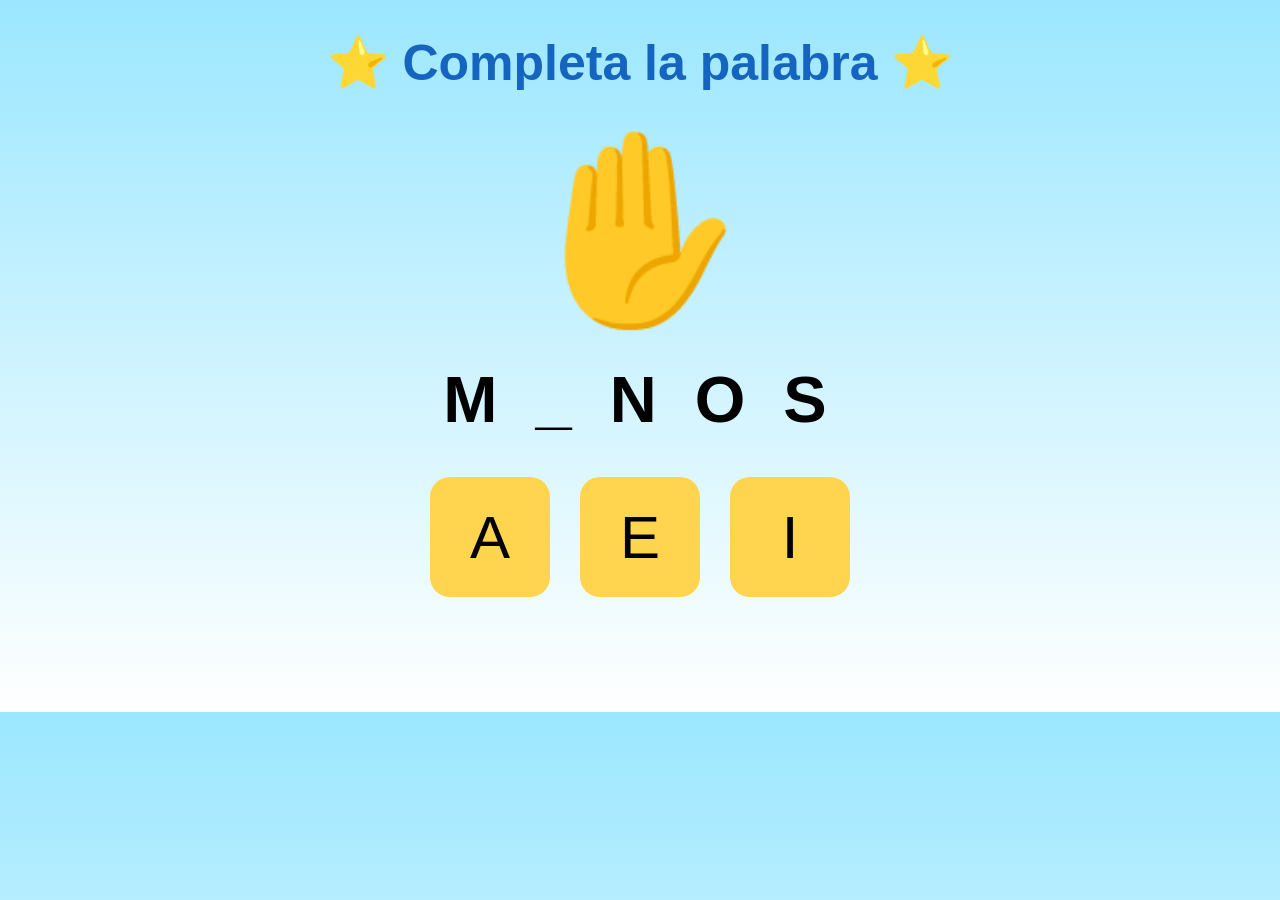
==== index.html @ 312bf387 "Rename Index.html to index.html" ====
<!DOCTYPE html>
<html lang="es">
<head>
<meta charset="UTF-8">
<meta name="viewport" content="width=device-width, initial-scale=1.0">

<title>Partes del cuerpo</title>

<style>

body{
    margin:0;
    font-family:Arial,Helvetica,sans-serif;
    background:linear-gradient(#9be7ff,#ffffff);
    text-align:center;
}

h1{
    color:#1565C0;
    font-size:50px;
}

#imagen{

    font-size:180px;
    margin-top:15px;

}

#palabra{

    font-size:65px;
    font-weight:bold;
    letter-spacing:10px;
    margin:25px;

}

#opciones button{

    width:120px;
    height:120px;
    margin:15px;
    border:none;
    border-radius:20px;
    font-size:60px;
    cursor:pointer;
    background:#FFD54F;
    transition:.3s;

}

#opciones button:hover{

transform:scale(1.08);

}

#mensaje{

font-size:45px;
margin-top:25px;
height:60px;
font-weight:bold;

}

#estrellas{

font-size:40px;
margin-top:15px;

}

#reiniciar{

display:none;
padding:15px 35px;
font-size:28px;
border:none;
background:#4CAF50;
color:white;
border-radius:15px;
cursor:pointer;
margin-top:20px;

}

</style>

</head>

<body>

<h1>⭐ Completa la palabra ⭐</h1>

<div id="imagen"></div>

<div id="palabra"></div>

<div id="opciones"></div>

<div id="mensaje"></div>

<div id="estrellas"></div>

<button id="reiniciar" onclick="reiniciar()">
Jugar otra vez
</button>

<script>

const juegos=[

{
emoji:"✋",
nombre:"MANOS",
mostrar:"M _ N O S",
correcta:"A",
opciones:["A","E","I"]
},

{
emoji:"💪",
nombre:"BRAZO",
mostrar:"B R A _ O",
correcta:"Z",
opciones:["Z","P","S"]
},

{
emoji:"👀",
nombre:"OJOS",
mostrar:"O J _ S",
correcta:"O",
opciones:["A","O","E"]
},

{
emoji:"👃",
nombre:"NARIZ",
mostrar:"N A _ I Z",
correcta:"R",
opciones:["L","R","T"]
},

{
emoji:"👄",
nombre:"BOCA",
mostrar:"B O _ A",
correcta:"C",
opciones:["G","C","P"]
},

{
emoji:"🦵",
nombre:"PIERNA",
mostrar:"P I E _ N A",
correcta:"R",
opciones:["R","L","M"]
},

{
emoji:"🦶",
nombre:"PIE",
mostrar:"P _ E",
correcta:"I",
opciones:["A","I","O"]
},

{
emoji:"🙂",
nombre:"CABEZA",
mostrar:"C A B E _ A",
correcta:"Z",
opciones:["S","Z","R"]
}

];

let actual=0;
let estrellas=0;

const imagen=document.getElementById("imagen");
const palabra=document.getElementById("palabra");
const opciones=document.getElementById("opciones");
const mensaje=document.getElementById("mensaje");
const txtEstrellas=document.getElementById("estrellas");

function cargar(){

mensaje.innerHTML="";

let juego=juegos[actual];

imagen.innerHTML=juego.emoji;

palabra.innerHTML=juego.mostrar;

opciones.innerHTML="";

juego.opciones.sort(()=>Math.random()-0.5);

juego.opciones.forEach(letra=>{

let b=document.createElement("button");

b.innerHTML=letra;

b.onclick=()=>respuesta(letra);

opciones.appendChild(b);

});

txtEstrellas.innerHTML="⭐ ".repeat(estrellas);

}

function respuesta(letra){

if(letra==juegos[actual].correcta){

mensaje.style.color="green";
mensaje.innerHTML="🎉 ¡Muy bien!";

estrellas++;

setTimeout(()=>{

actual++;

if(actual<juegos.length){

cargar();

}else{

fin();

}

},900);

}else{

mensaje.style.color="red";
mensaje.innerHTML="❌ Intenta otra vez";

}

}

function fin(){

imagen.innerHTML="🏆";

palabra.innerHTML="¡Excelente!";

opciones.innerHTML="";

mensaje.style.color="#1565C0";
mensaje.innerHTML="Aprendiste las partes del cuerpo.";

txtEstrellas.innerHTML="⭐".repeat(estrellas);

document.getElementById("reiniciar").style.display="inline-block";

}

function reiniciar(){

actual=0;

estrellas=0;

document.getElementById("reiniciar").style.display="none";

cargar();

}

cargar();

</script>

</body>
</html>
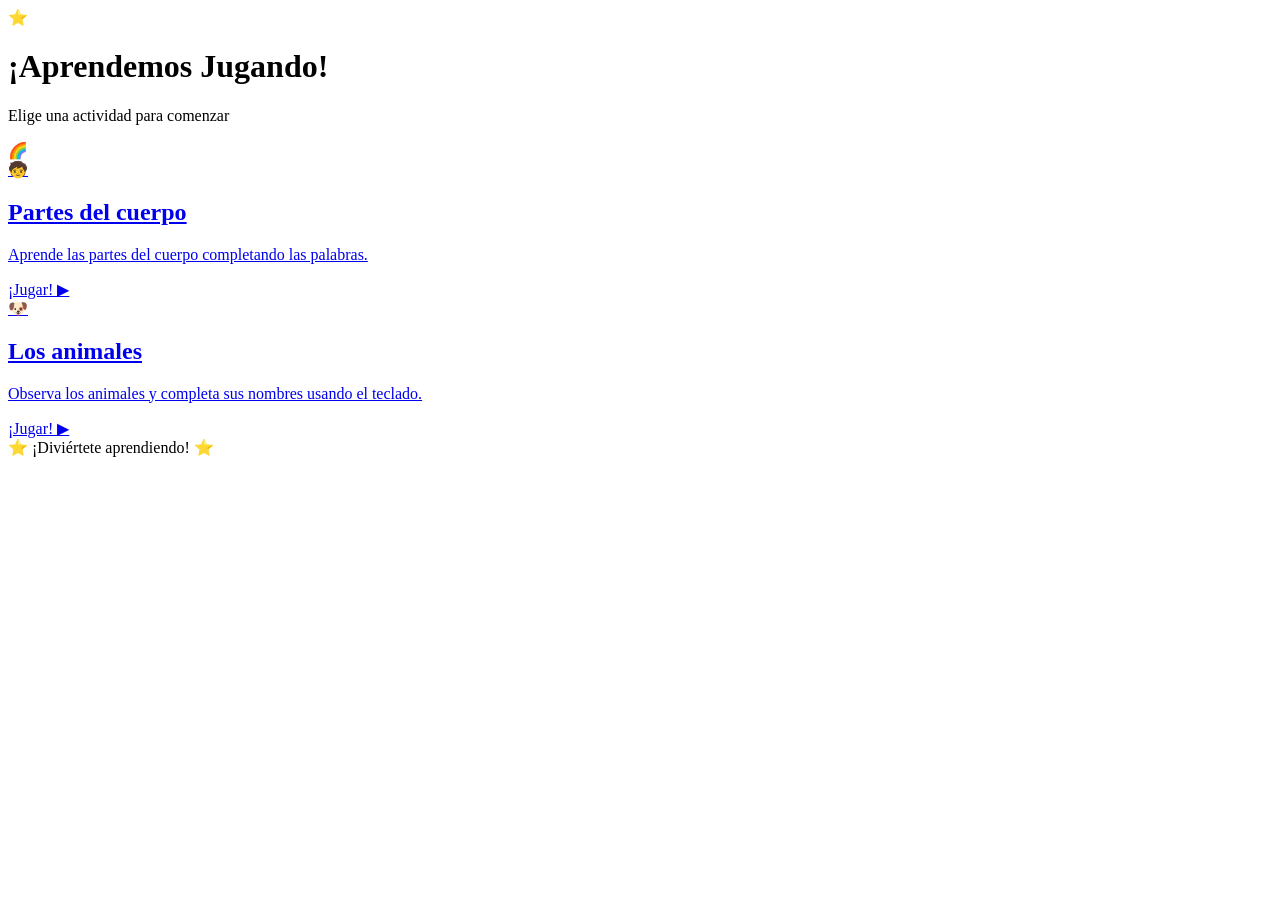
==== commit 7a30d3ef: "Update index.html" ====
--- a/index.html
+++ b/index.html
@@ -1,293 +1,101 @@
 <!DOCTYPE html>
 <html lang="es">
+
 <head>
-<meta charset="UTF-8">
-<meta name="viewport" content="width=device-width, initial-scale=1.0">
+    <meta charset="UTF-8">
+    <meta name="viewport" content="width=device-width, initial-scale=1.0">
 
-<title>Partes del cuerpo</title>
+    <title>Aprendemos Jugando</title>
 
-<style>
-
-body{
-    margin:0;
-    font-family:Arial,Helvetica,sans-serif;
-    background:linear-gradient(#9be7ff,#ffffff);
-    text-align:center;
-}
-
-h1{
-    color:#1565C0;
-    font-size:50px;
-}
-
-#imagen{
-
-    font-size:180px;
-    margin-top:15px;
-
-}
-
-#palabra{
-
-    font-size:65px;
-    font-weight:bold;
-    letter-spacing:10px;
-    margin:25px;
-
-}
-
-#opciones button{
-
-    width:120px;
-    height:120px;
-    margin:15px;
-    border:none;
-    border-radius:20px;
-    font-size:60px;
-    cursor:pointer;
-    background:#FFD54F;
-    transition:.3s;
-
-}
-
-#opciones button:hover{
-
-transform:scale(1.08);
-
-}
-
-#mensaje{
-
-font-size:45px;
-margin-top:25px;
-height:60px;
-font-weight:bold;
-
-}
-
-#estrellas{
-
-font-size:40px;
-margin-top:15px;
-
-}
-
-#reiniciar{
-
-display:none;
-padding:15px 35px;
-font-size:28px;
-border:none;
-background:#4CAF50;
-color:white;
-border-radius:15px;
-cursor:pointer;
-margin-top:20px;
-
-}
-
-</style>
-
+    <link rel="stylesheet" href="style.css">
 </head>
 
 <body>
 
-<h1>⭐ Completa la palabra ⭐</h1>
+    <main class="menu">
 
-<div id="imagen"></div>
+        <header class="encabezado">
 
-<div id="palabra"></div>
+            <div class="decoracion">⭐</div>
 
-<div id="opciones"></div>
+            <h1>¡Aprendemos Jugando!</h1>
 
-<div id="mensaje"></div>
+            <p>
+                Elige una actividad para comenzar
+            </p>
 
-<div id="estrellas"></div>
+            <div class="decoracion">🌈</div>
 
-<button id="reiniciar" onclick="reiniciar()">
-Jugar otra vez
-</button>
+        </header>
 
-<script>
 
-const juegos=[
+        <section class="juegos">
 
-{
-emoji:"✋",
-nombre:"MANOS",
-mostrar:"M _ N O S",
-correcta:"A",
-opciones:["A","E","I"]
-},
+            <!-- PARTES DEL CUERPO -->
 
-{
-emoji:"💪",
-nombre:"BRAZO",
-mostrar:"B R A _ O",
-correcta:"Z",
-opciones:["Z","P","S"]
-},
+            <a
+                href="juegos/cuerpo/index.html"
+                class="juego juego-cuerpo"
+            >
 
-{
-emoji:"👀",
-nombre:"OJOS",
-mostrar:"O J _ S",
-correcta:"O",
-opciones:["A","O","E"]
-},
+                <div class="juego-icono">
+                    🧒
+                </div>
 
-{
-emoji:"👃",
-nombre:"NARIZ",
-mostrar:"N A _ I Z",
-correcta:"R",
-opciones:["L","R","T"]
-},
+                <h2>
+                    Partes del cuerpo
+                </h2>
 
-{
-emoji:"👄",
-nombre:"BOCA",
-mostrar:"B O _ A",
-correcta:"C",
-opciones:["G","C","P"]
-},
+                <p>
+                    Aprende las partes del cuerpo
+                    completando las palabras.
+                </p>
 
-{
-emoji:"🦵",
-nombre:"PIERNA",
-mostrar:"P I E _ N A",
-correcta:"R",
-opciones:["R","L","M"]
-},
+                <span class="boton">
+                    ¡Jugar! ▶
+                </span>
 
-{
-emoji:"🦶",
-nombre:"PIE",
-mostrar:"P _ E",
-correcta:"I",
-opciones:["A","I","O"]
-},
+            </a>
 
-{
-emoji:"🙂",
-nombre:"CABEZA",
-mostrar:"C A B E _ A",
-correcta:"Z",
-opciones:["S","Z","R"]
-}
 
-];
+            <!-- ANIMALES -->
 
-let actual=0;
-let estrellas=0;
+            <a
+                href="juegos/animales/index.html"
+                class="juego juego-animales"
+            >
 
-const imagen=document.getElementById("imagen");
-const palabra=document.getElementById("palabra");
-const opciones=document.getElementById("opciones");
-const mensaje=document.getElementById("mensaje");
-const txtEstrellas=document.getElementById("estrellas");
+                <div class="juego-icono">
+                    🐶
+                </div>
 
-function cargar(){
+                <h2>
+                    Los animales
+                </h2>
 
-mensaje.innerHTML="";
+                <p>
+                    Observa los animales y completa
+                    sus nombres usando el teclado.
+                </p>
 
-let juego=juegos[actual];
+                <span class="boton">
+                    ¡Jugar! ▶
+                </span>
 
-imagen.innerHTML=juego.emoji;
+            </a>
 
-palabra.innerHTML=juego.mostrar;
 
-opciones.innerHTML="";
+        </section>
 
-juego.opciones.sort(()=>Math.random()-0.5);
 
-juego.opciones.forEach(letra=>{
+        <footer>
 
-let b=document.createElement("button");
+            ⭐ ¡Diviértete aprendiendo! ⭐
 
-b.innerHTML=letra;
+        </footer>
 
-b.onclick=()=>respuesta(letra);
-
-opciones.appendChild(b);
-
-});
-
-txtEstrellas.innerHTML="⭐ ".repeat(estrellas);
-
-}
-
-function respuesta(letra){
-
-if(letra==juegos[actual].correcta){
-
-mensaje.style.color="green";
-mensaje.innerHTML="🎉 ¡Muy bien!";
-
-estrellas++;
-
-setTimeout(()=>{
-
-actual++;
-
-if(actual<juegos.length){
-
-cargar();
-
-}else{
-
-fin();
-
-}
-
-},900);
-
-}else{
-
-mensaje.style.color="red";
-mensaje.innerHTML="❌ Intenta otra vez";
-
-}
-
-}
-
-function fin(){
-
-imagen.innerHTML="🏆";
-
-palabra.innerHTML="¡Excelente!";
-
-opciones.innerHTML="";
-
-mensaje.style.color="#1565C0";
-mensaje.innerHTML="Aprendiste las partes del cuerpo.";
-
-txtEstrellas.innerHTML="⭐".repeat(estrellas);
-
-document.getElementById("reiniciar").style.display="inline-block";
-
-}
-
-function reiniciar(){
-
-actual=0;
-
-estrellas=0;
-
-document.getElementById("reiniciar").style.display="none";
-
-cargar();
-
-}
-
-cargar();
-
-</script>
+    </main>
 
 </body>
+
 </html>
-
-
-         
-
-       
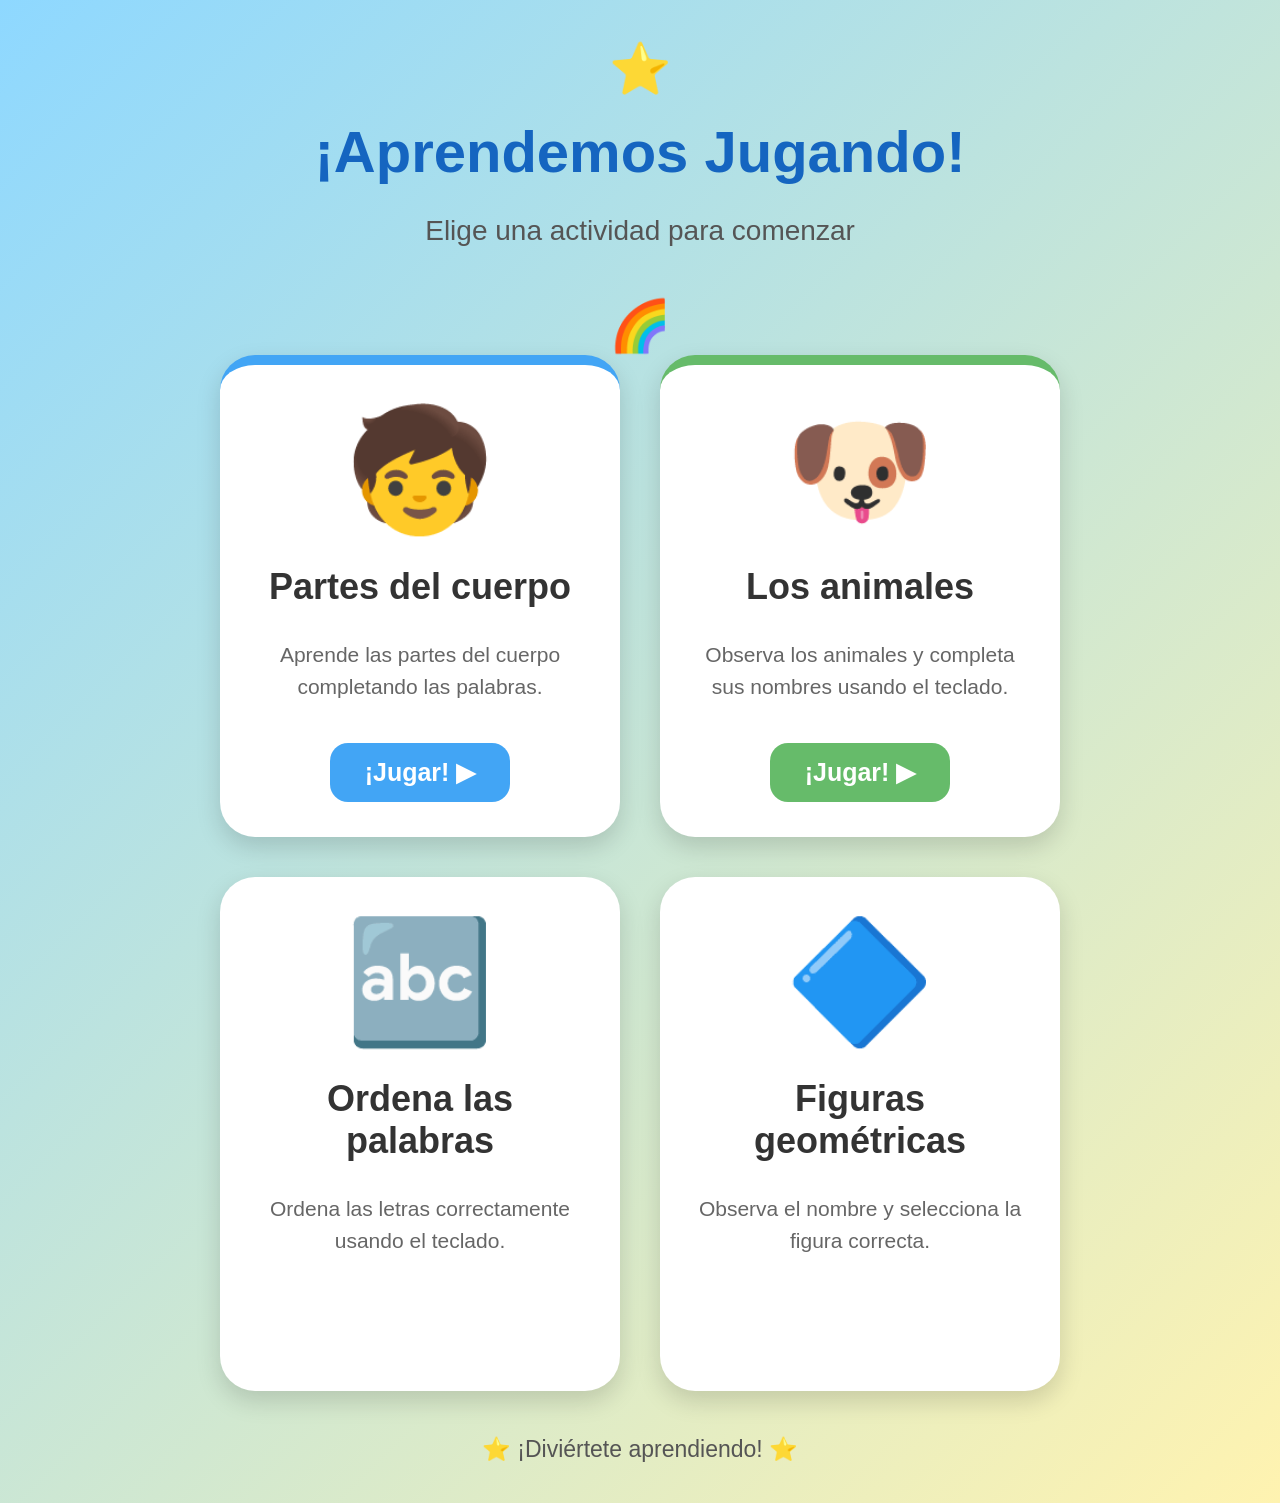
==== commit e2e11576: "Update index.html" ====
--- a/index.html
+++ b/index.html
@@ -31,7 +31,10 @@
 
         <section class="juegos">
 
-            <!-- PARTES DEL CUERPO -->
+
+            <!-- =====================================
+                 PARTES DEL CUERPO
+                 ===================================== -->
 
             <a
                 href="juegos/cuerpo/index.html"
@@ -58,7 +61,9 @@
             </a>
 
 
-            <!-- ANIMALES -->
+            <!-- =====================================
+                 ANIMALES
+                 ===================================== -->
 
             <a
                 href="juegos/animales/index.html"
@@ -85,6 +90,64 @@
             </a>
 
 
+            <!-- =====================================
+                 ORDENAR PALABRAS
+                 ===================================== -->
+
+            <a
+                href="juegos/palabras/index.html"
+                class="juego juego-palabras"
+            >
+
+                <div class="juego-icono">
+                    🔤
+                </div>
+
+                <h2>
+                    Ordena las palabras
+                </h2>
+
+                <p>
+                    Ordena las letras correctamente
+                    usando el teclado.
+                </p>
+
+                <span class="boton">
+                    ¡Jugar! ▶
+                </span>
+
+            </a>
+
+
+            <!-- =====================================
+                 FIGURAS GEOMÉTRICAS
+                 ===================================== -->
+
+            <a
+                href="juegos/figuras/index.html"
+                class="juego juego-figuras"
+            >
+
+                <div class="juego-icono">
+                    🔷
+                </div>
+
+                <h2>
+                    Figuras geométricas
+                </h2>
+
+                <p>
+                    Observa el nombre y selecciona
+                    la figura correcta.
+                </p>
+
+                <span class="boton">
+                    ¡Jugar! ▶
+                </span>
+
+            </a>
+
+
         </section>
 
 
--- a/style.css
+++ b/style.css
@@ -0,0 +1,326 @@
+* {
+    box-sizing: border-box;
+}
+
+body {
+
+    margin: 0;
+
+    min-height: 100vh;
+
+    font-family:
+        Arial,
+        Helvetica,
+        sans-serif;
+
+    background:
+        linear-gradient(
+            135deg,
+            #8ed8ff,
+            #fff3b0
+        );
+
+    display: flex;
+
+    justify-content: center;
+
+    align-items: center;
+
+}
+
+
+/* CONTENEDOR PRINCIPAL */
+
+.menu {
+
+    width: 90%;
+
+    max-width: 1100px;
+
+    text-align: center;
+
+    padding: 40px 0;
+
+}
+
+
+/* ENCABEZADO */
+
+.encabezado {
+
+    display: flex;
+
+    align-items: center;
+
+    justify-content: center;
+
+    gap: 20px;
+
+    flex-wrap: wrap;
+
+}
+
+
+.encabezado h1 {
+
+    width: 100%;
+
+    margin: 0;
+
+    font-size: 58px;
+
+    color: #1565c0;
+
+}
+
+
+.encabezado p {
+
+    width: 100%;
+
+    margin: 10px 0 30px;
+
+    font-size: 28px;
+
+    color: #555;
+
+}
+
+
+.decoracion {
+
+    font-size: 50px;
+
+}
+
+
+/* JUEGOS */
+
+.juegos {
+
+    display: flex;
+
+    justify-content: center;
+
+    align-items: stretch;
+
+    gap: 40px;
+
+    flex-wrap: wrap;
+
+}
+
+
+/* TARJETA */
+
+.juego {
+
+    width: 400px;
+
+    min-height: 430px;
+
+    padding: 35px;
+
+    background: white;
+
+    border-radius: 35px;
+
+    text-decoration: none;
+
+    color: #333;
+
+    display: flex;
+
+    flex-direction: column;
+
+    justify-content: center;
+
+    align-items: center;
+
+    box-shadow:
+        0 10px 25px
+        rgba(0, 0, 0, 0.15);
+
+    transition:
+        transform 0.25s ease,
+        box-shadow 0.25s ease;
+
+}
+
+
+/* EFECTO AL PASAR EL MOUSE */
+
+.juego:hover {
+
+    transform:
+        translateY(-10px)
+        scale(1.02);
+
+    box-shadow:
+        0 18px 35px
+        rgba(0, 0, 0, 0.20);
+
+}
+
+
+/* ICONO */
+
+.juego-icono {
+
+    font-size: 120px;
+
+    margin-bottom: 15px;
+
+}
+
+
+/* TITULO */
+
+.juego h2 {
+
+    font-size: 36px;
+
+    margin: 10px 0;
+
+}
+
+
+/* DESCRIPCIÓN */
+
+.juego p {
+
+    font-size: 21px;
+
+    line-height: 1.5;
+
+    color: #666;
+
+    max-width: 330px;
+
+}
+
+
+/* BOTÓN */
+
+.boton {
+
+    margin-top: 20px;
+
+    padding:
+        15px 35px;
+
+    border-radius: 18px;
+
+    color: white;
+
+    font-size: 25px;
+
+    font-weight: bold;
+
+}
+
+
+/* COLORES DE LOS JUEGOS */
+
+.juego-cuerpo {
+
+    border-top:
+        10px solid #42a5f5;
+
+}
+
+
+.juego-cuerpo .boton {
+
+    background:
+        #42a5f5;
+
+}
+
+
+.juego-animales {
+
+    border-top:
+        10px solid #66bb6a;
+
+}
+
+
+.juego-animales .boton {
+
+    background:
+        #66bb6a;
+
+}
+
+
+/* FOOTER */
+
+footer {
+
+    margin-top: 45px;
+
+    font-size: 23px;
+
+    color: #555;
+
+}
+
+
+/* TABLET / CELULAR */
+
+@media (max-width: 700px) {
+
+    .menu {
+
+        width: 94%;
+
+        padding: 25px 0;
+
+    }
+
+
+    .encabezado h1 {
+
+        font-size: 40px;
+
+    }
+
+
+    .encabezado p {
+
+        font-size: 22px;
+
+    }
+
+
+    .juego {
+
+        width: 95%;
+
+        min-height: 360px;
+
+    }
+
+
+    .juego-icono {
+
+        font-size: 90px;
+
+    }
+
+
+    .juego h2 {
+
+        font-size: 30px;
+
+    }
+
+
+    .juego p {
+
+        font-size: 19px;
+
+    }
+
+}
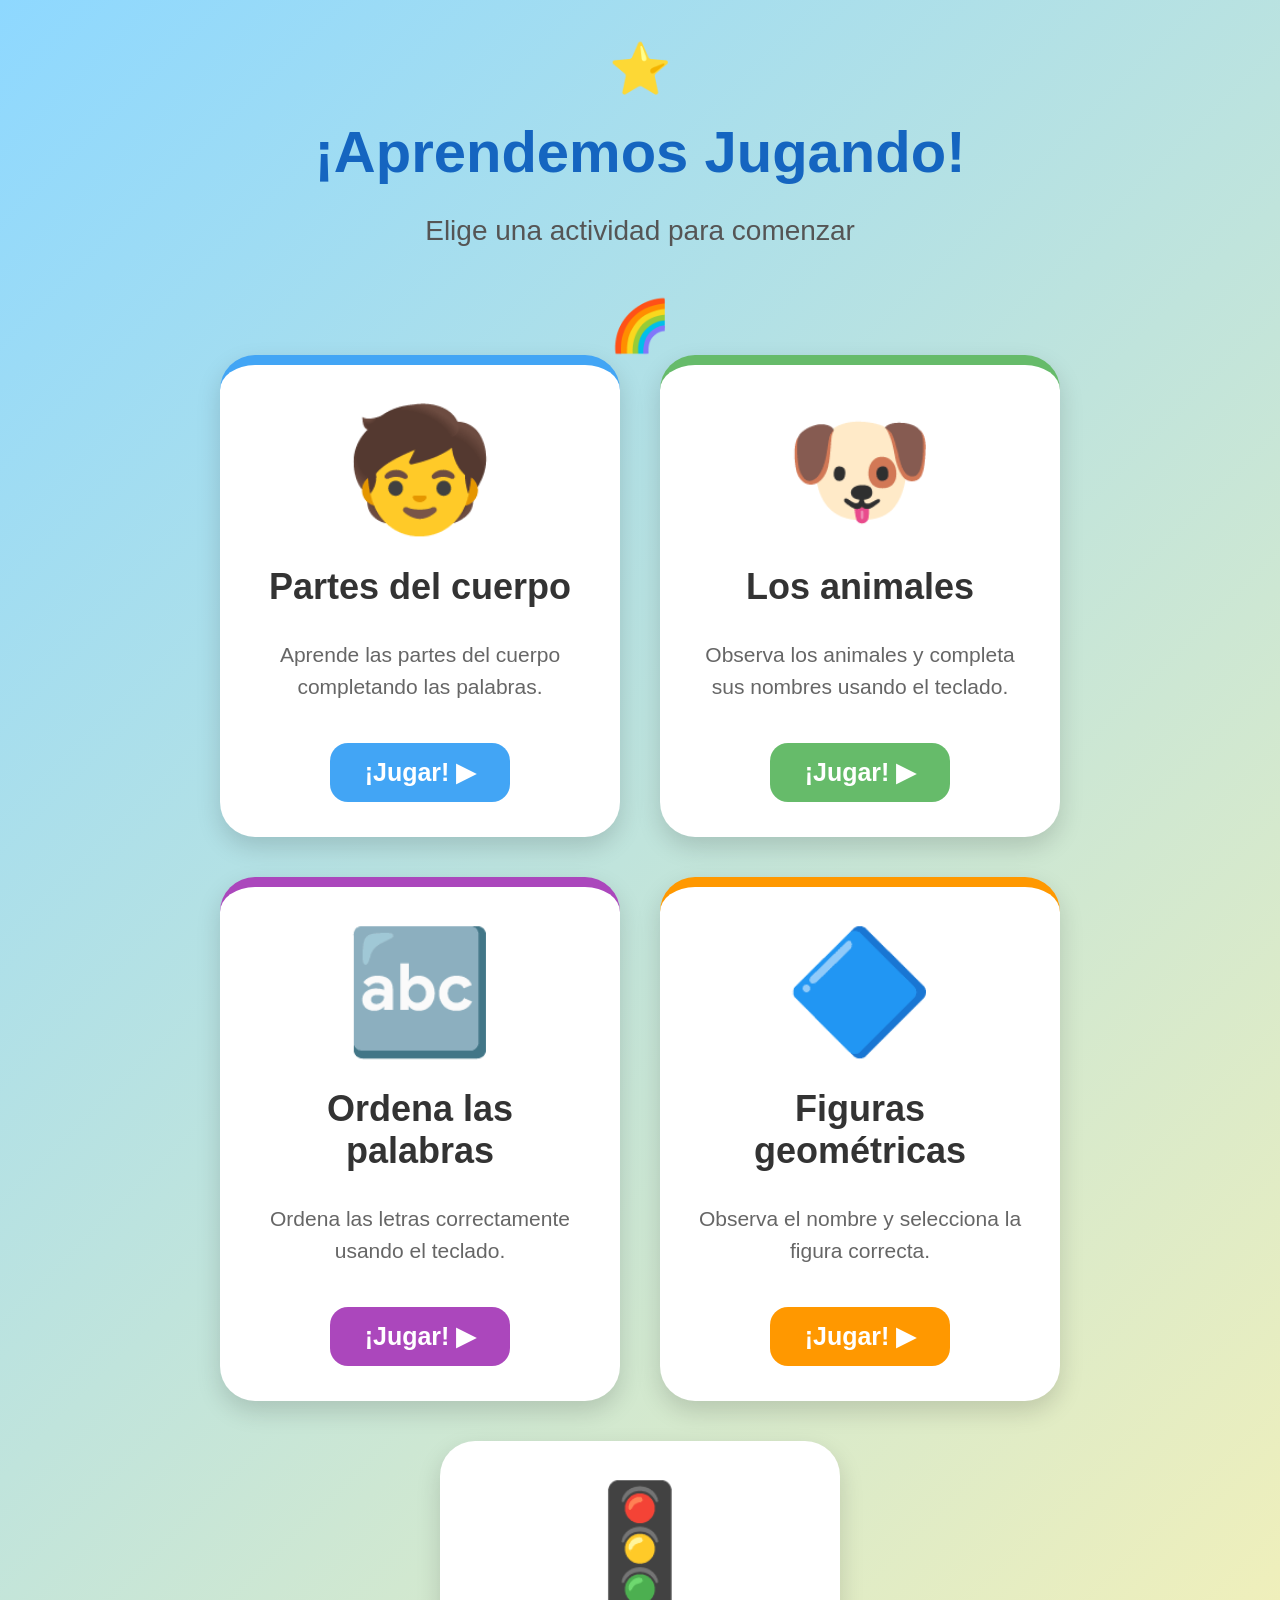
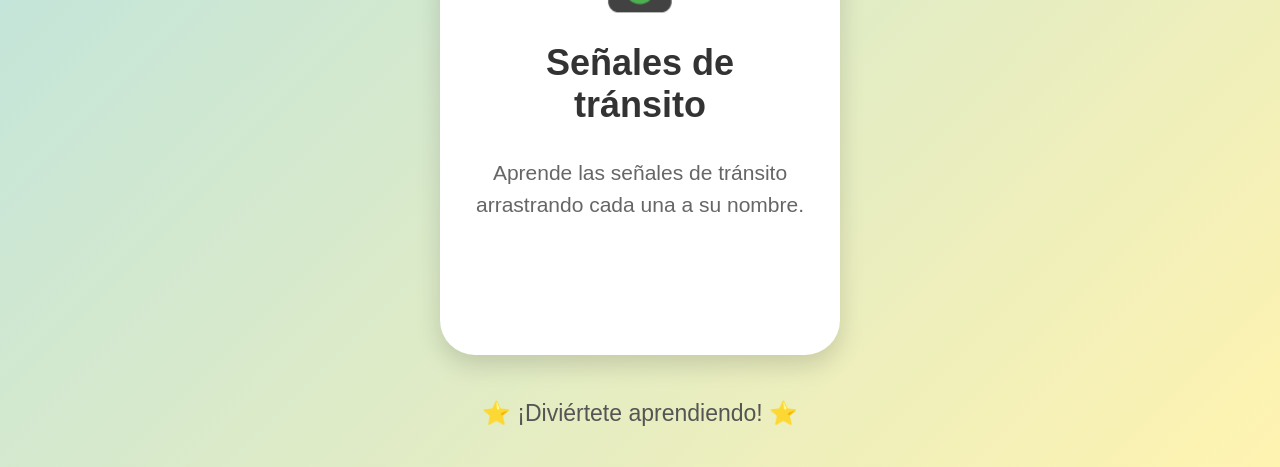
==== commit 17ac8596: "Update index.html" ====
--- a/index.html
+++ b/index.html
@@ -148,6 +148,35 @@
             </a>
 
 
+            <!-- =====================================
+                 SEÑALES DE TRÁNSITO (NUEVO)
+                 ===================================== -->
+
+            <a
+                href="juegos/senales/index.html"
+                class="juego juego-senales"
+            >
+
+                <div class="juego-icono">
+                    🚦
+                </div>
+
+                <h2>
+                    Señales de tránsito
+                </h2>
+
+                <p>
+                    Aprende las señales de tránsito
+                    arrastrando cada una a su nombre.
+                </p>
+
+                <span class="boton">
+                    ¡Jugar! ▶
+                </span>
+
+            </a>
+
+
         </section>
 
 
--- a/style.css
+++ b/style.css
@@ -1,6 +1,7 @@
 * {
     box-sizing: border-box;
 }
+
 
 body {
 
@@ -29,7 +30,9 @@
 }
 
 
-/* CONTENEDOR PRINCIPAL */
+/* ==========================================
+   CONTENEDOR PRINCIPAL
+   ========================================== */
 
 .menu {
 
@@ -44,7 +47,9 @@
 }
 
 
-/* ENCABEZADO */
+/* ==========================================
+   ENCABEZADO
+   ========================================== */
 
 .encabezado {
 
@@ -94,7 +99,9 @@
 }
 
 
-/* JUEGOS */
+/* ==========================================
+   JUEGOS
+   ========================================== */
 
 .juegos {
 
@@ -111,7 +118,9 @@
 }
 
 
-/* TARJETA */
+/* ==========================================
+   TARJETA
+   ========================================== */
 
 .juego {
 
@@ -148,7 +157,9 @@
 }
 
 
-/* EFECTO AL PASAR EL MOUSE */
+/* ==========================================
+   EFECTO AL PASAR EL MOUSE
+   ========================================== */
 
 .juego:hover {
 
@@ -163,7 +174,9 @@
 }
 
 
-/* ICONO */
+/* ==========================================
+   ICONO
+   ========================================== */
 
 .juego-icono {
 
@@ -174,7 +187,9 @@
 }
 
 
-/* TITULO */
+/* ==========================================
+   TITULO
+   ========================================== */
 
 .juego h2 {
 
@@ -185,7 +200,9 @@
 }
 
 
-/* DESCRIPCIÓN */
+/* ==========================================
+   DESCRIPCIÓN
+   ========================================== */
 
 .juego p {
 
@@ -200,7 +217,9 @@
 }
 
 
-/* BOTÓN */
+/* ==========================================
+   BOTÓN
+   ========================================== */
 
 .boton {
 
@@ -220,7 +239,14 @@
 }
 
 
-/* COLORES DE LOS JUEGOS */
+/* ==========================================
+   COLORES DE LOS JUEGOS
+   ========================================== */
+
+
+/* ------------------------------------------
+   PARTES DEL CUERPO
+   ------------------------------------------ */
 
 .juego-cuerpo {
 
@@ -238,6 +264,10 @@
 }
 
 
+/* ------------------------------------------
+   ANIMALES
+   ------------------------------------------ */
+
 .juego-animales {
 
     border-top:
@@ -254,7 +284,49 @@
 }
 
 
-/* FOOTER */
+/* ------------------------------------------
+   ORDENAR PALABRAS
+   ------------------------------------------ */
+
+.juego-palabras {
+
+    border-top:
+        10px solid #ab47bc;
+
+}
+
+
+.juego-palabras .boton {
+
+    background:
+        #ab47bc;
+
+}
+
+
+/* ------------------------------------------
+   FIGURAS GEOMÉTRICAS
+   ------------------------------------------ */
+
+.juego-figuras {
+
+    border-top:
+        10px solid #ff9800;
+
+}
+
+
+.juego-figuras .boton {
+
+    background:
+        #ff9800;
+
+}
+
+
+/* ==========================================
+   FOOTER
+   ========================================== */
 
 footer {
 
@@ -267,7 +339,9 @@
 }
 
 
-/* TABLET / CELULAR */
+/* ==========================================
+   TABLET / CELULAR
+   ========================================== */
 
 @media (max-width: 700px) {
 
@@ -294,6 +368,13 @@
     }
 
 
+    .juegos {
+
+        gap: 25px;
+
+    }
+
+
     .juego {
 
         width: 95%;
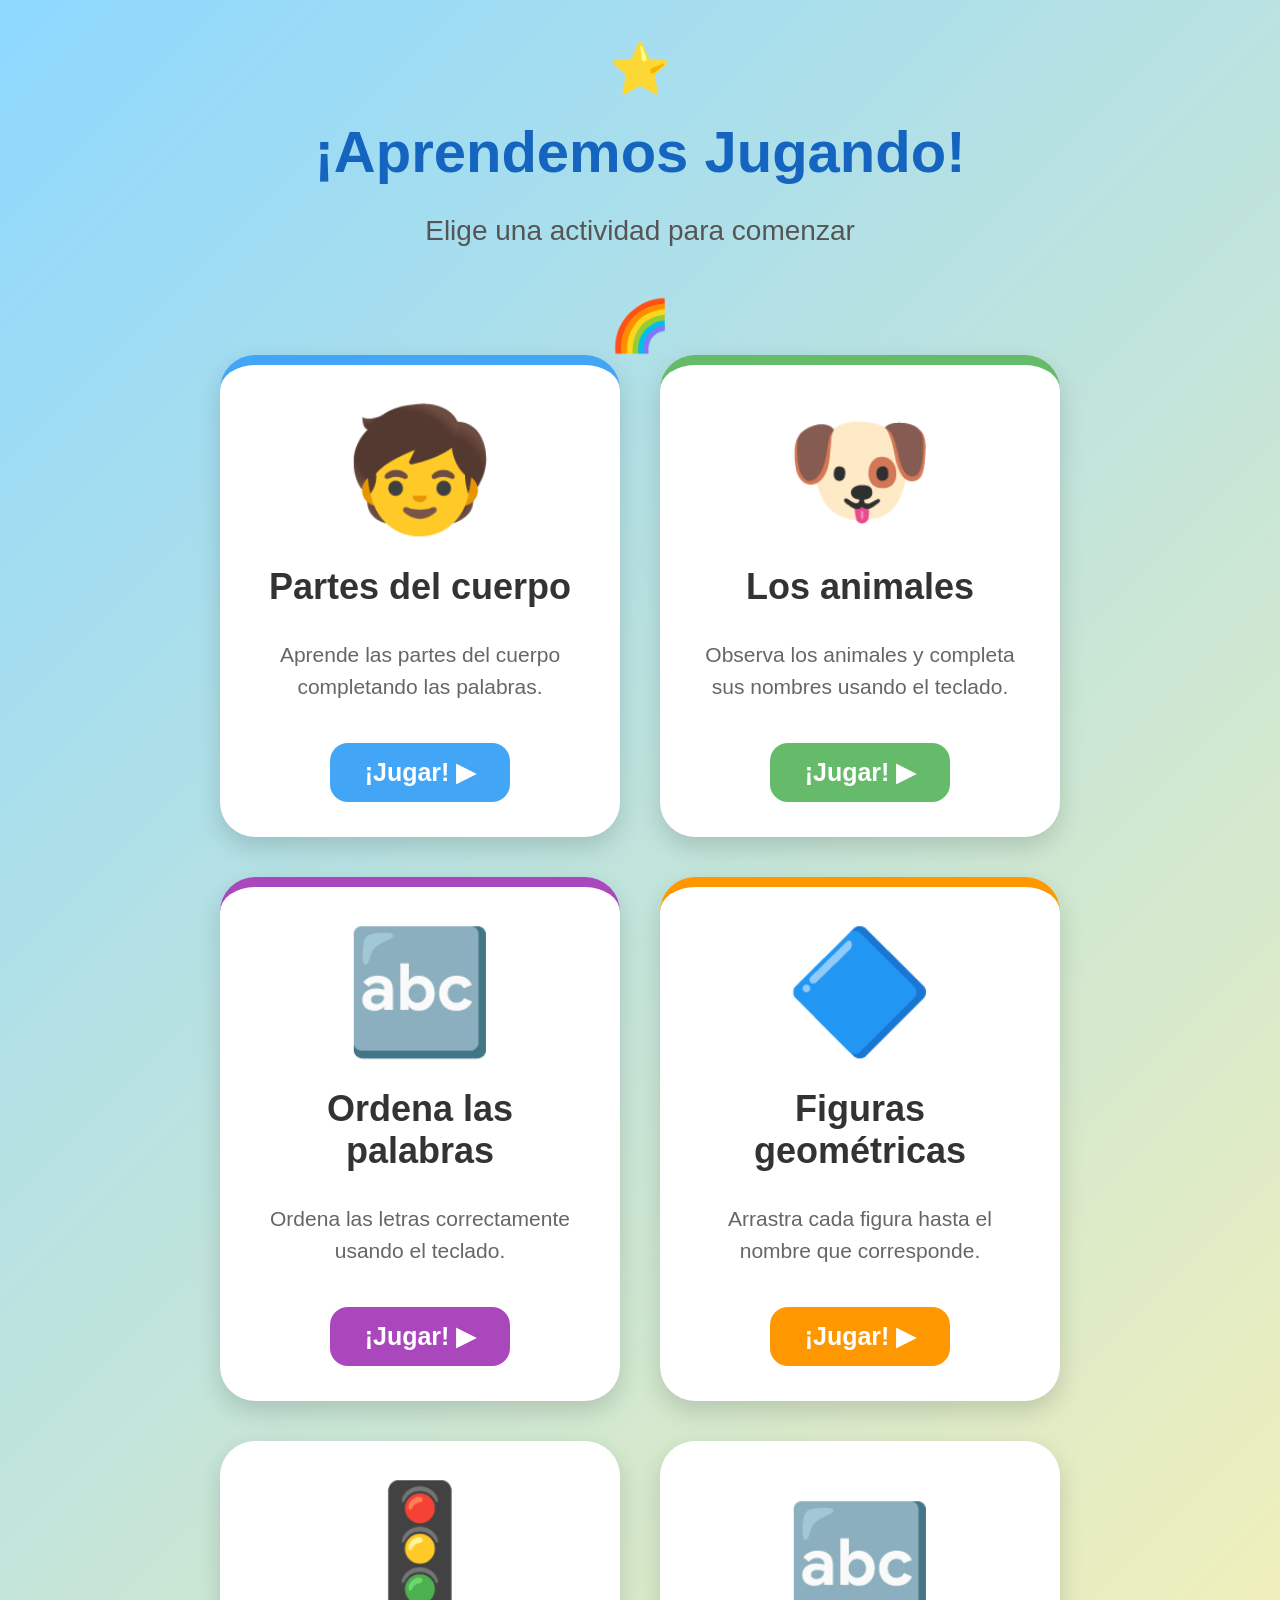
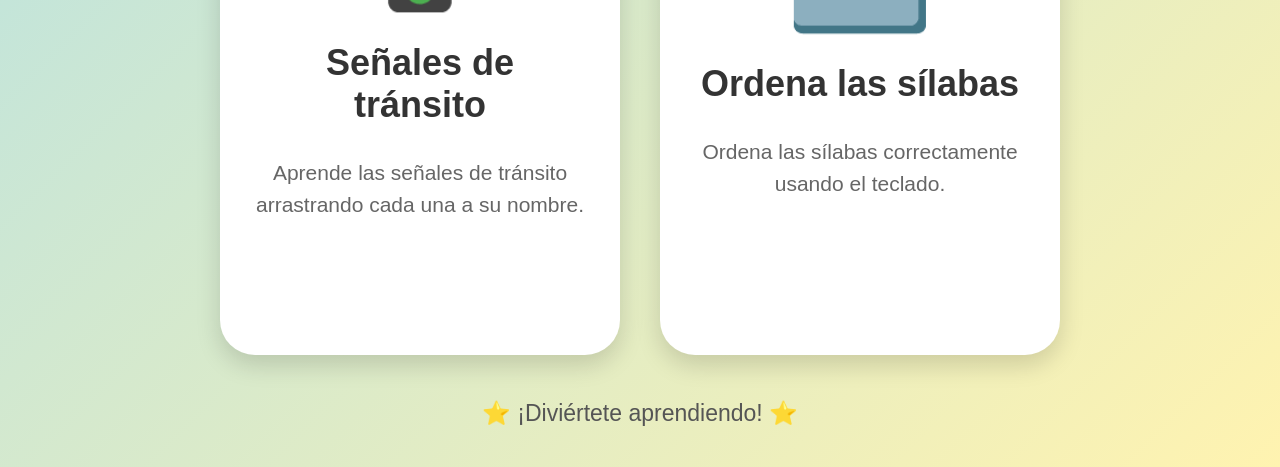
==== commit bc8a669e: "Update index.html" ====
--- a/index.html
+++ b/index.html
@@ -2,32 +2,63 @@
 <html lang="es">
 
 <head>
+
     <meta charset="UTF-8">
-    <meta name="viewport" content="width=device-width, initial-scale=1.0">
+
+    <meta
+        name="viewport"
+        content="width=device-width, initial-scale=1.0"
+    >
 
     <title>Aprendemos Jugando</title>
 
-    <link rel="stylesheet" href="style.css">
+    <link
+        rel="stylesheet"
+        href="style.css"
+    >
+
 </head>
 
+
 <body>
 
+
     <main class="menu">
 
+
+        <!-- =====================================
+             ENCABEZADO
+             ===================================== -->
+
         <header class="encabezado">
 
-            <div class="decoracion">⭐</div>
-
-            <h1>¡Aprendemos Jugando!</h1>
+
+            <div class="decoracion">
+                ⭐
+            </div>
+
+
+            <h1>
+                ¡Aprendemos Jugando!
+            </h1>
+
 
             <p>
                 Elige una actividad para comenzar
             </p>
 
-            <div class="decoracion">🌈</div>
+
+            <div class="decoracion">
+                🌈
+            </div>
+
 
         </header>
 
+
+        <!-- =====================================
+             ACTIVIDADES
+             ===================================== -->
 
         <section class="juegos">
 
@@ -45,20 +76,24 @@
                     🧒
                 </div>
 
+
                 <h2>
                     Partes del cuerpo
                 </h2>
+
 
                 <p>
                     Aprende las partes del cuerpo
                     completando las palabras.
                 </p>
 
-                <span class="boton">
-                    ¡Jugar! ▶
-                </span>
-
-            </a>
+
+                <span class="boton">
+                    ¡Jugar! ▶
+                </span>
+
+            </a>
+
 
 
             <!-- =====================================
@@ -74,20 +109,24 @@
                     🐶
                 </div>
 
+
                 <h2>
                     Los animales
                 </h2>
+
 
                 <p>
                     Observa los animales y completa
                     sus nombres usando el teclado.
                 </p>
 
-                <span class="boton">
-                    ¡Jugar! ▶
-                </span>
-
-            </a>
+
+                <span class="boton">
+                    ¡Jugar! ▶
+                </span>
+
+            </a>
+
 
 
             <!-- =====================================
@@ -103,20 +142,24 @@
                     🔤
                 </div>
 
+
                 <h2>
                     Ordena las palabras
                 </h2>
+
 
                 <p>
                     Ordena las letras correctamente
                     usando el teclado.
                 </p>
 
-                <span class="boton">
-                    ¡Jugar! ▶
-                </span>
-
-            </a>
+
+                <span class="boton">
+                    ¡Jugar! ▶
+                </span>
+
+            </a>
+
 
 
             <!-- =====================================
@@ -132,24 +175,28 @@
                     🔷
                 </div>
 
+
                 <h2>
                     Figuras geométricas
                 </h2>
 
-                <p>
-                    Observa el nombre y selecciona
-                    la figura correcta.
-                </p>
-
-                <span class="boton">
-                    ¡Jugar! ▶
-                </span>
-
-            </a>
-
-
-            <!-- =====================================
-                 SEÑALES DE TRÁNSITO (NUEVO)
+
+                <p>
+                    Arrastra cada figura hasta
+                    el nombre que corresponde.
+                </p>
+
+
+                <span class="boton">
+                    ¡Jugar! ▶
+                </span>
+
+            </a>
+
+
+
+            <!-- =====================================
+                 SEÑALES DE TRÁNSITO
                  ===================================== -->
 
             <a
@@ -161,15 +208,51 @@
                     🚦
                 </div>
 
+
                 <h2>
                     Señales de tránsito
                 </h2>
+
 
                 <p>
                     Aprende las señales de tránsito
                     arrastrando cada una a su nombre.
                 </p>
 
+
+                <span class="boton">
+                    ¡Jugar! ▶
+                </span>
+
+            </a>
+
+
+
+            <!-- =====================================
+                 ORDENAR SÍLABAS
+                 ===================================== -->
+
+            <a
+                href="juegos/silabas/index.html"
+                class="juego juego-silabas"
+            >
+
+                <div class="juego-icono">
+                    🔤
+                </div>
+
+
+                <h2>
+                    Ordena las sílabas
+                </h2>
+
+
+                <p>
+                    Ordena las sílabas correctamente
+                    usando el teclado.
+                </p>
+
+
                 <span class="boton">
                     ¡Jugar! ▶
                 </span>
@@ -180,14 +263,20 @@
         </section>
 
 
+        <!-- =====================================
+             PIE DE PÁGINA
+             ===================================== -->
+
         <footer>
 
             ⭐ ¡Diviértete aprendiendo! ⭐
 
         </footer>
 
+
     </main>
 
+
 </body>
 
 </html>
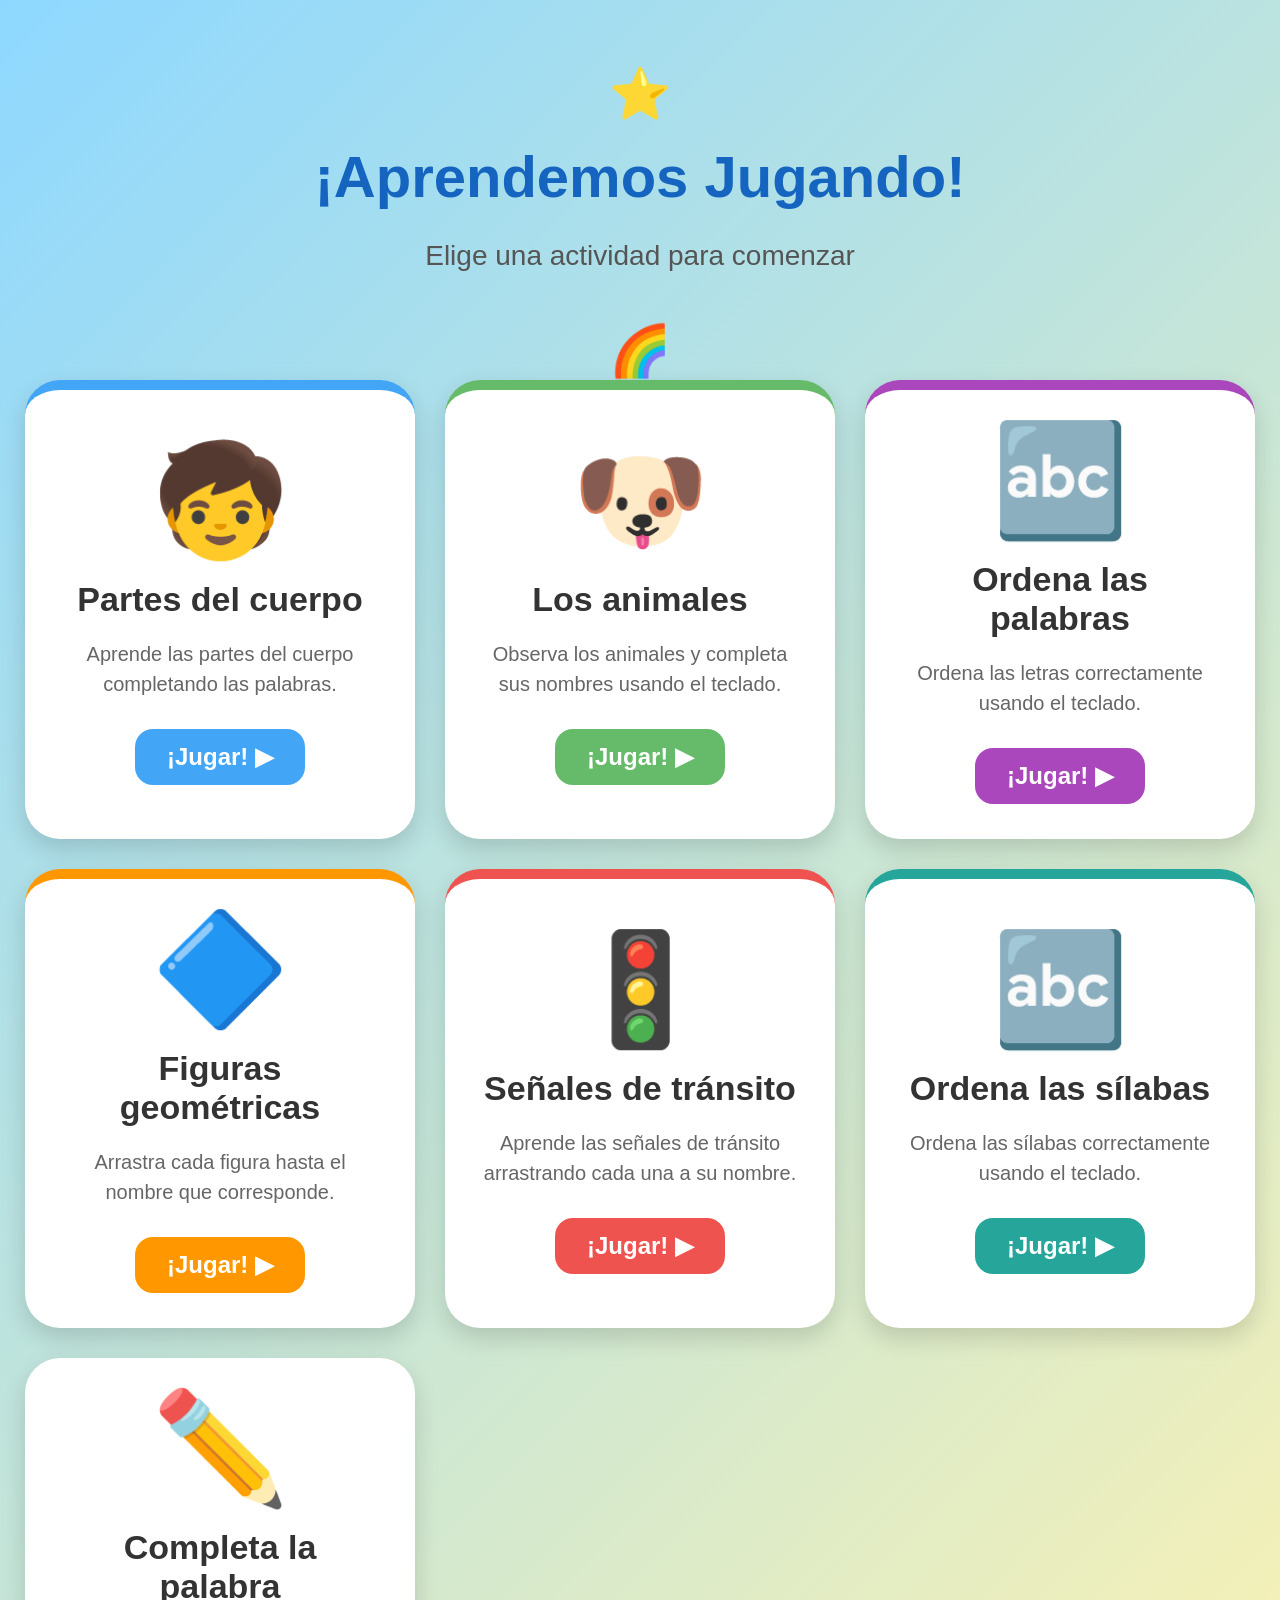
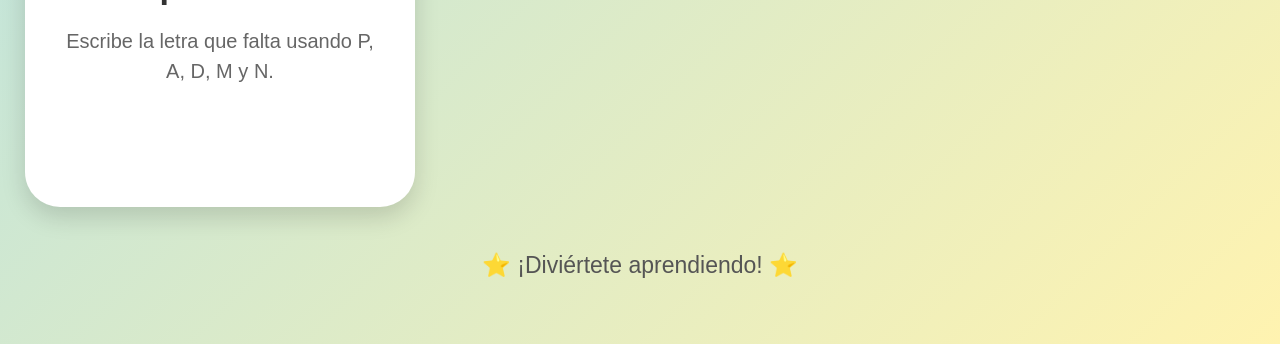
==== commit e0c4fd1f: "Update index.html" ====
--- a/index.html
+++ b/index.html
@@ -260,6 +260,39 @@
             </a>
 
 
+
+            <!-- =====================================
+                 COMPLETA CON P A D M N
+                 ===================================== -->
+
+            <a
+                href="juegos/letras/index.html"
+                class="juego juego-letras"
+            >
+
+                <div class="juego-icono">
+                    ✏️
+                </div>
+
+
+                <h2>
+                    Completa la palabra
+                </h2>
+
+
+                <p>
+                    Escribe la letra que falta
+                    usando P, A, D, M y N.
+                </p>
+
+
+                <span class="boton">
+                    ¡Jugar! ▶
+                </span>
+
+            </a>
+
+
         </section>
 
 
--- a/style.css
+++ b/style.css
@@ -2,6 +2,10 @@
     box-sizing: border-box;
 }
 
+
+/* ==========================================
+   CUERPO
+   ========================================== */
 
 body {
 
@@ -27,6 +31,8 @@
 
     align-items: center;
 
+    padding: 25px;
+
 }
 
 
@@ -36,9 +42,9 @@
 
 .menu {
 
-    width: 90%;
-
-    max-width: 1100px;
+    width: 100%;
+
+    max-width: 1250px;
 
     text-align: center;
 
@@ -100,31 +106,30 @@
 
 
 /* ==========================================
-   JUEGOS
+   CONTENEDOR DE JUEGOS
    ========================================== */
 
 .juegos {
 
-    display: flex;
-
-    justify-content: center;
-
-    align-items: stretch;
-
-    gap: 40px;
-
-    flex-wrap: wrap;
-
-}
-
-
-/* ==========================================
-   TARJETA
+    display: grid;
+
+    grid-template-columns:
+        repeat(3, 1fr);
+
+    gap: 30px;
+
+    width: 100%;
+
+}
+
+
+/* ==========================================
+   TARJETAS
    ========================================== */
 
 .juego {
 
-    width: 400px;
+    width: 100%;
 
     min-height: 430px;
 
@@ -180,20 +185,22 @@
 
 .juego-icono {
 
-    font-size: 120px;
+    font-size: 110px;
 
     margin-bottom: 15px;
 
-}
-
-
-/* ==========================================
-   TITULO
+    line-height: 1;
+
+}
+
+
+/* ==========================================
+   TÍTULO
    ========================================== */
 
 .juego h2 {
 
-    font-size: 36px;
+    font-size: 34px;
 
     margin: 10px 0;
 
@@ -206,13 +213,15 @@
 
 .juego p {
 
-    font-size: 21px;
+    font-size: 20px;
 
     line-height: 1.5;
 
     color: #666;
 
-    max-width: 330px;
+    max-width: 320px;
+
+    margin: 10px 0;
 
 }
 
@@ -226,13 +235,13 @@
     margin-top: 20px;
 
     padding:
-        15px 35px;
+        14px 32px;
 
     border-radius: 18px;
 
     color: white;
 
-    font-size: 25px;
+    font-size: 24px;
 
     font-weight: bold;
 
@@ -324,6 +333,46 @@
 }
 
 
+/* ------------------------------------------
+   SEÑALES
+   ------------------------------------------ */
+
+.juego-senales {
+
+    border-top:
+        10px solid #ef5350;
+
+}
+
+
+.juego-senales .boton {
+
+    background:
+        #ef5350;
+
+}
+
+
+/* ------------------------------------------
+   SÍLABAS
+   ------------------------------------------ */
+
+.juego-silabas {
+
+    border-top:
+        10px solid #26a69a;
+
+}
+
+
+.juego-silabas .boton {
+
+    background:
+        #26a69a;
+
+}
+
+
 /* ==========================================
    FOOTER
    ========================================== */
@@ -340,68 +389,257 @@
 
 
 /* ==========================================
-   TABLET / CELULAR
-   ========================================== */
-
-@media (max-width: 700px) {
+   TABLET
+   ========================================== */
+
+@media (max-width: 1000px) {
 
     .menu {
 
-        width: 94%;
-
-        padding: 25px 0;
+        max-width: 850px;
+
+        padding: 30px 0;
+
+    }
+
+
+    .juegos {
+
+        grid-template-columns:
+            repeat(2, 1fr);
+
+        gap: 25px;
+
+    }
+
+
+    .juego {
+
+        min-height: 400px;
+
+        padding: 30px;
 
     }
 
 
     .encabezado h1 {
 
-        font-size: 40px;
+        font-size: 48px;
 
     }
 
 
     .encabezado p {
 
-        font-size: 22px;
+        font-size: 24px;
+
+    }
+
+
+    .juego-icono {
+
+        font-size: 100px;
+
+    }
+
+
+    .juego h2 {
+
+        font-size: 32px;
+
+    }
+
+
+    .juego p {
+
+        font-size: 19px;
+
+    }
+
+}
+
+
+/* ==========================================
+   CELULAR
+   ========================================== */
+
+@media (max-width: 650px) {
+
+    body {
+
+        padding: 12px;
+
+        align-items: flex-start;
+
+    }
+
+
+    .menu {
+
+        width: 100%;
+
+        padding: 20px 0;
+
+    }
+
+
+    .encabezado {
+
+        gap: 10px;
+
+    }
+
+
+    .encabezado h1 {
+
+        font-size: 38px;
+
+    }
+
+
+    .encabezado p {
+
+        font-size: 21px;
+
+        margin-bottom: 25px;
+
+    }
+
+
+    .decoracion {
+
+        font-size: 38px;
 
     }
 
 
     .juegos {
 
-        gap: 25px;
+        grid-template-columns:
+            1fr;
+
+        gap: 20px;
 
     }
 
 
     .juego {
 
-        width: 95%;
-
-        min-height: 360px;
+        min-height: 350px;
+
+        padding: 25px;
 
     }
 
 
     .juego-icono {
 
-        font-size: 90px;
+        font-size: 85px;
 
     }
 
 
     .juego h2 {
 
-        font-size: 30px;
+        font-size: 29px;
 
     }
 
 
     .juego p {
 
+        font-size: 18px;
+
+        max-width: 280px;
+
+    }
+
+
+    .boton {
+
+        font-size: 21px;
+
+        padding:
+            12px 28px;
+
+    }
+
+
+    footer {
+
+        margin-top: 30px;
+
         font-size: 19px;
 
     }
 
 }
+
+
+/* ==========================================
+   CELULARES MUY PEQUEÑOS
+   ========================================== */
+
+@media (max-width: 400px) {
+
+    .encabezado h1 {
+
+        font-size: 32px;
+
+    }
+
+
+    .encabezado p {
+
+        font-size: 19px;
+
+    }
+
+
+    .decoracion {
+
+        font-size: 32px;
+
+    }
+
+
+    .juego {
+
+        min-height: 330px;
+
+        padding: 22px;
+
+    }
+
+
+    .juego-icono {
+
+        font-size: 75px;
+
+    }
+
+
+    .juego h2 {
+
+        font-size: 26px;
+
+    }
+
+
+    .juego p {
+
+        font-size: 17px;
+
+    }
+
+
+    .boton {
+
+        font-size: 19px;
+
+        padding:
+            11px 24px;
+
+    }
+
+}
